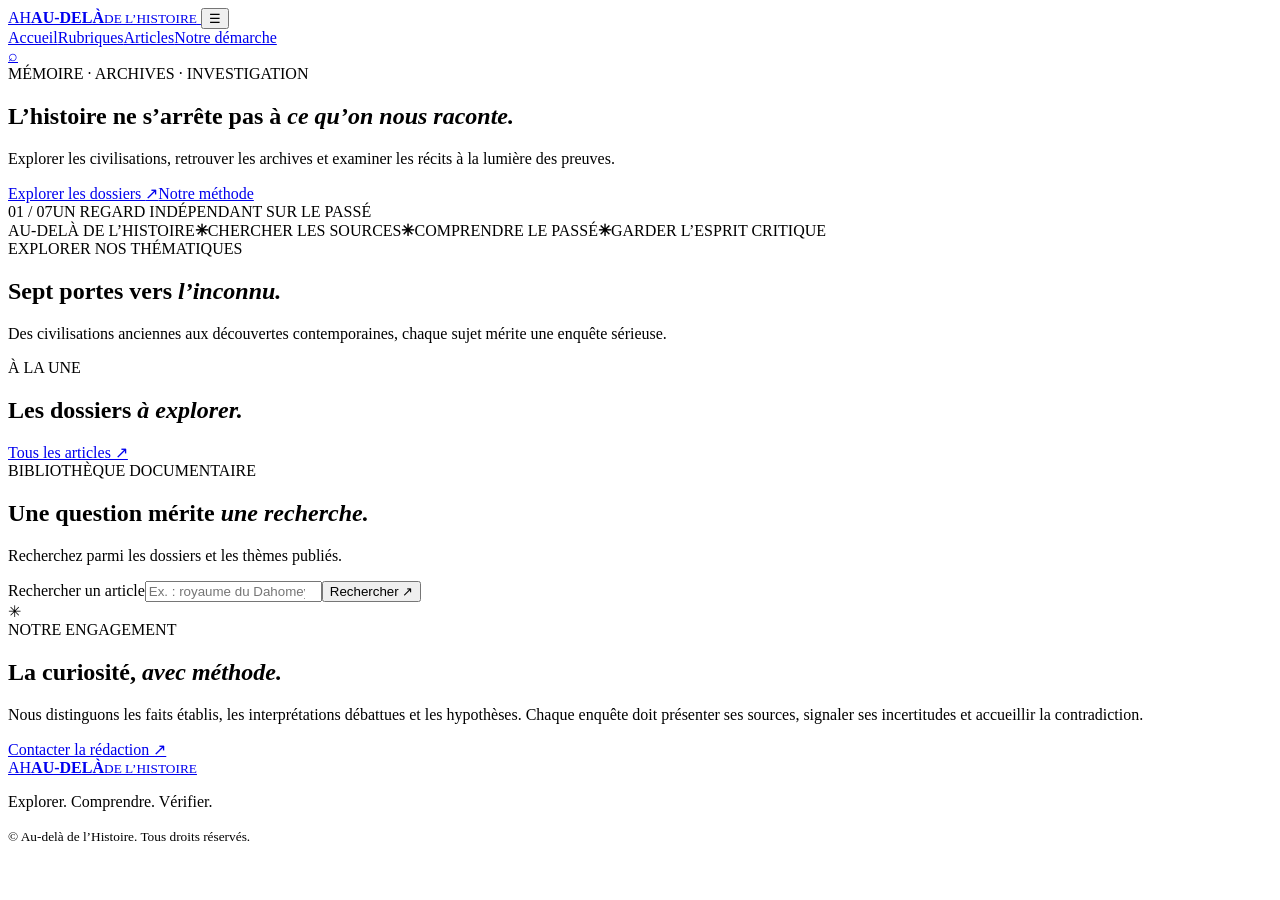
==== index.html @ aa1f6c9b "Create responsive homepage for Au-delà de l'Histoire" ====
<!doctype html>
<html lang="fr">
<head>
  <meta charset="utf-8">
  <meta name="viewport" content="width=device-width, initial-scale=1">
  <meta name="theme-color" content="#103b2b">
  <meta name="description" content="Au-delà de l’Histoire : archives, civilisations, découvertes et enquêtes documentées.">
  <title>Au-delà de l’Histoire — Explorer, comprendre, vérifier</title>
  <link rel="preconnect" href="https://fonts.googleapis.com">
  <link rel="preconnect" href="https://fonts.gstatic.com" crossorigin>
  <link href="https://fonts.googleapis.com/css2?family=DM+Sans:wght@400;500;600;700&family=Playfair+Display:wght@600;700;800&display=swap" rel="stylesheet">
  <link rel="stylesheet" href="styles.css">
</head>
<body>
<header class="site-header">
  <a class="brand" href="#" aria-label="Au-delà de l'Histoire, accueil">
    <span class="brand-mark">AH</span><span><strong>AU-DELÀ</strong><small>DE L’HISTOIRE</small></span>
  </a>
  <button class="menu-toggle" id="menuToggle" aria-label="Ouvrir le menu">☰</button>
  <nav id="mainNav">
    <a href="#accueil">Accueil</a><a href="#rubriques">Rubriques</a><a href="#articles">Articles</a><a href="#apropos">Notre démarche</a>
  </nav>
  <a class="header-search" href="#recherche" aria-label="Rechercher">⌕</a>
</header>

<main>
<section class="hero" id="accueil">
  <div class="hero-shade"></div>
  <div class="hero-content">
    <span class="eyebrow"><i></i> MÉMOIRE · ARCHIVES · INVESTIGATION</span>
    <h1>L’histoire ne s’arrête pas à <em>ce qu’on nous raconte.</em></h1>
    <p>Explorer les civilisations, retrouver les archives et examiner les récits à la lumière des preuves.</p>
    <div class="hero-actions"><a class="btn btn-gold" href="#articles">Explorer les dossiers <span>↗</span></a><a class="text-link" href="#apropos">Notre méthode</a></div>
  </div>
  <div class="hero-note"><span>01 / 07</span><span>UN REGARD INDÉPENDANT SUR LE PASSÉ</span></div>
</section>

<section class="ticker"><span>AU-DELÀ DE L’HISTOIRE</span><b>✳</b><span>CHERCHER LES SOURCES</span><b>✳</b><span>COMPRENDRE LE PASSÉ</span><b>✳</b><span>GARDER L’ESPRIT CRITIQUE</span></section>

<section class="section" id="rubriques">
  <div class="section-heading"><div><span class="kicker">EXPLORER NOS THÉMATIQUES</span><h2>Sept portes vers <em>l’inconnu.</em></h2></div><p>Des civilisations anciennes aux découvertes contemporaines, chaque sujet mérite une enquête sérieuse.</p></div>
  <div class="category-grid" id="categoryGrid"></div>
</section>

<section class="featured-wrap" id="articles">
  <div class="section-heading"><div><span class="kicker">À LA UNE</span><h2>Les dossiers <em>à explorer.</em></h2></div><a class="text-link" href="#recherche">Tous les articles ↗</a></div>
  <div class="featured-grid" id="articleGrid"></div>
</section>

<section class="search-section" id="recherche">
  <div><span class="kicker">BIBLIOTHÈQUE DOCUMENTAIRE</span><h2>Une question mérite <em>une recherche.</em></h2><p>Recherchez parmi les dossiers et les thèmes publiés.</p></div>
  <form id="searchForm" class="search-form"><label class="sr-only" for="searchInput">Rechercher un article</label><input id="searchInput" type="search" placeholder="Ex. : royaume du Dahomey, manuscrits…" autocomplete="off"><button type="submit">Rechercher ↗</button></form>
  <div id="searchResults" class="search-results" aria-live="polite"></div>
</section>

<section class="method section" id="apropos">
  <div class="method-symbol">✳</div><div><span class="kicker">NOTRE ENGAGEMENT</span><h2>La curiosité, <em>avec méthode.</em></h2><p>Nous distinguons les faits établis, les interprétations débattues et les hypothèses. Chaque enquête doit présenter ses sources, signaler ses incertitudes et accueillir la contradiction.</p><a class="text-link" href="mailto:redaction@audeladelhistoire.org">Contacter la rédaction ↗</a></div>
</section>
</main>

<footer><a class="brand footer-brand" href="#"><span class="brand-mark">AH</span><span><strong>AU-DELÀ</strong><small>DE L’HISTOIRE</small></span></a><p>Explorer. Comprendre. Vérifier.</p><small>© <span id="year"></span> Au-delà de l’Histoire. Tous droits réservés.</small></footer>
<dialog id="articleDialog" class="article-dialog"><button class="dialog-close" id="dialogClose" aria-label="Fermer">×</button><div id="articleDetail"></div></dialog>
<script src="app.js"></script>
</body>
</html>
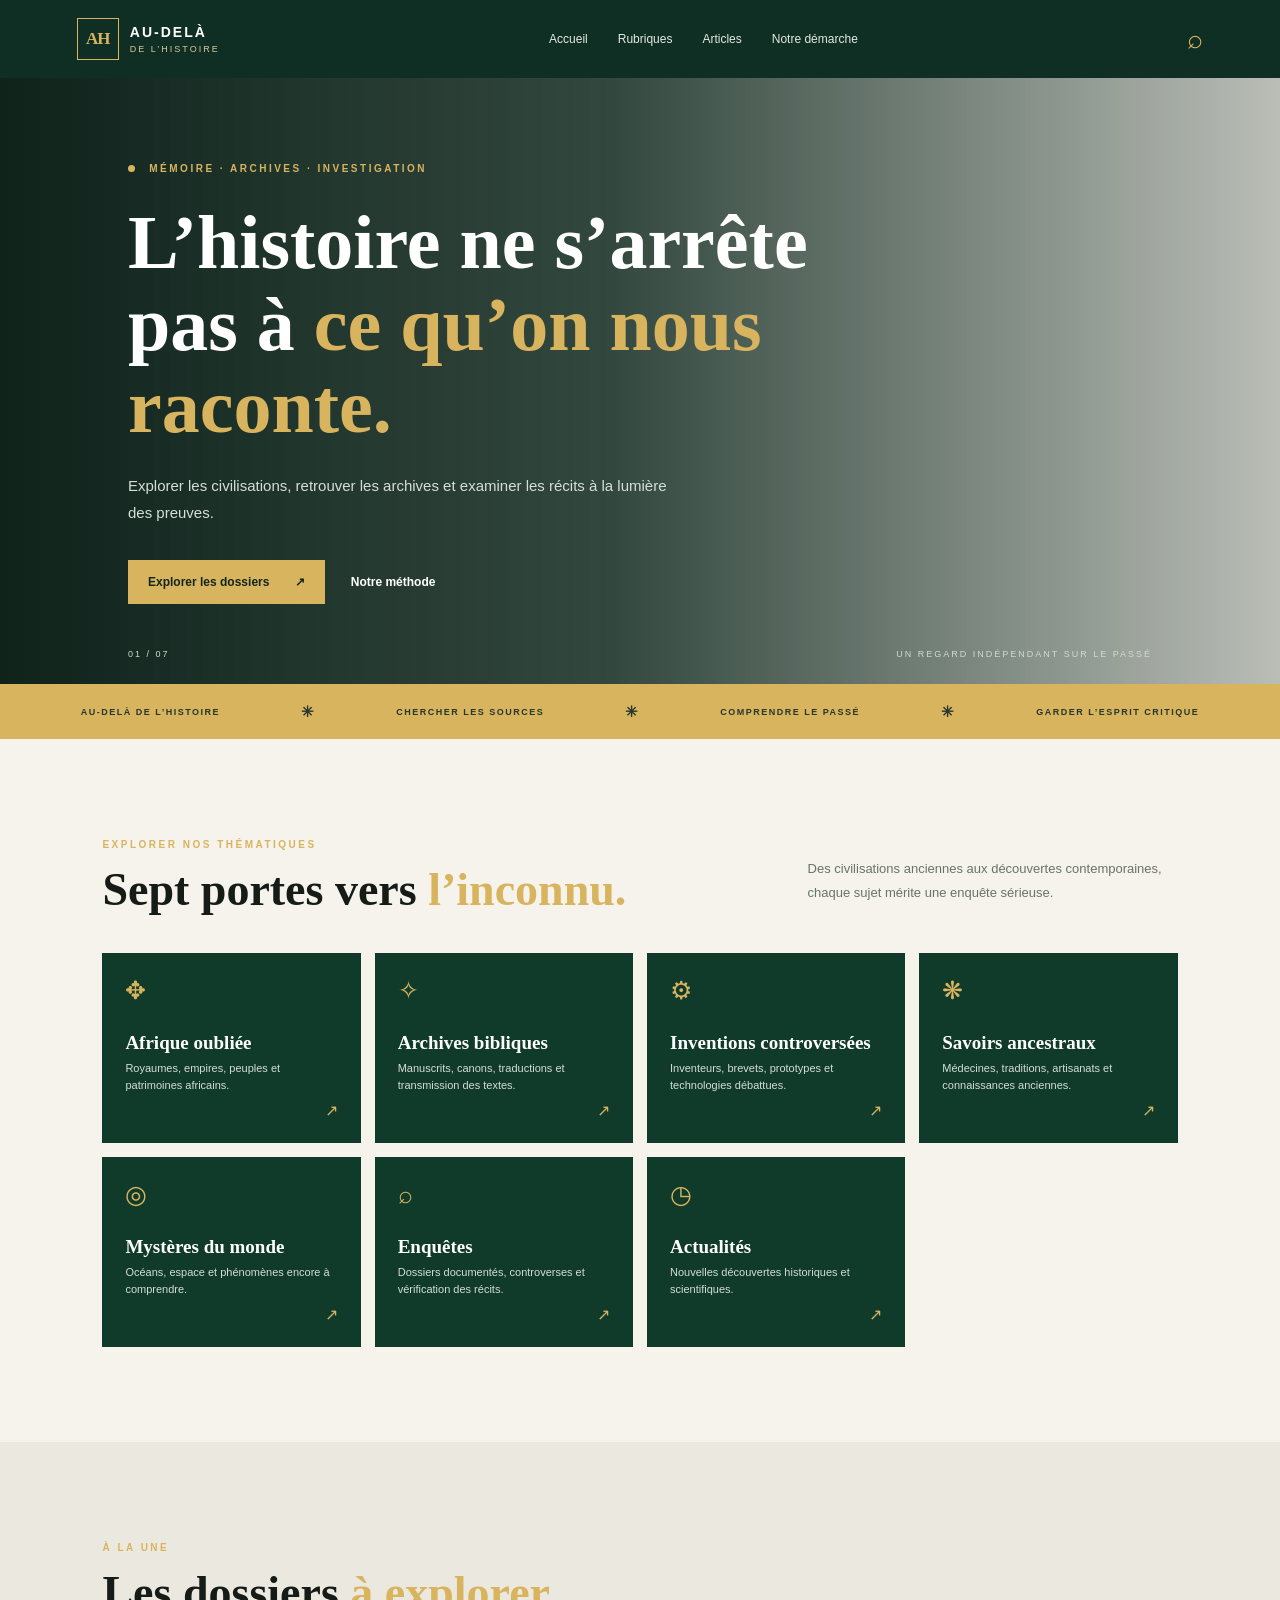
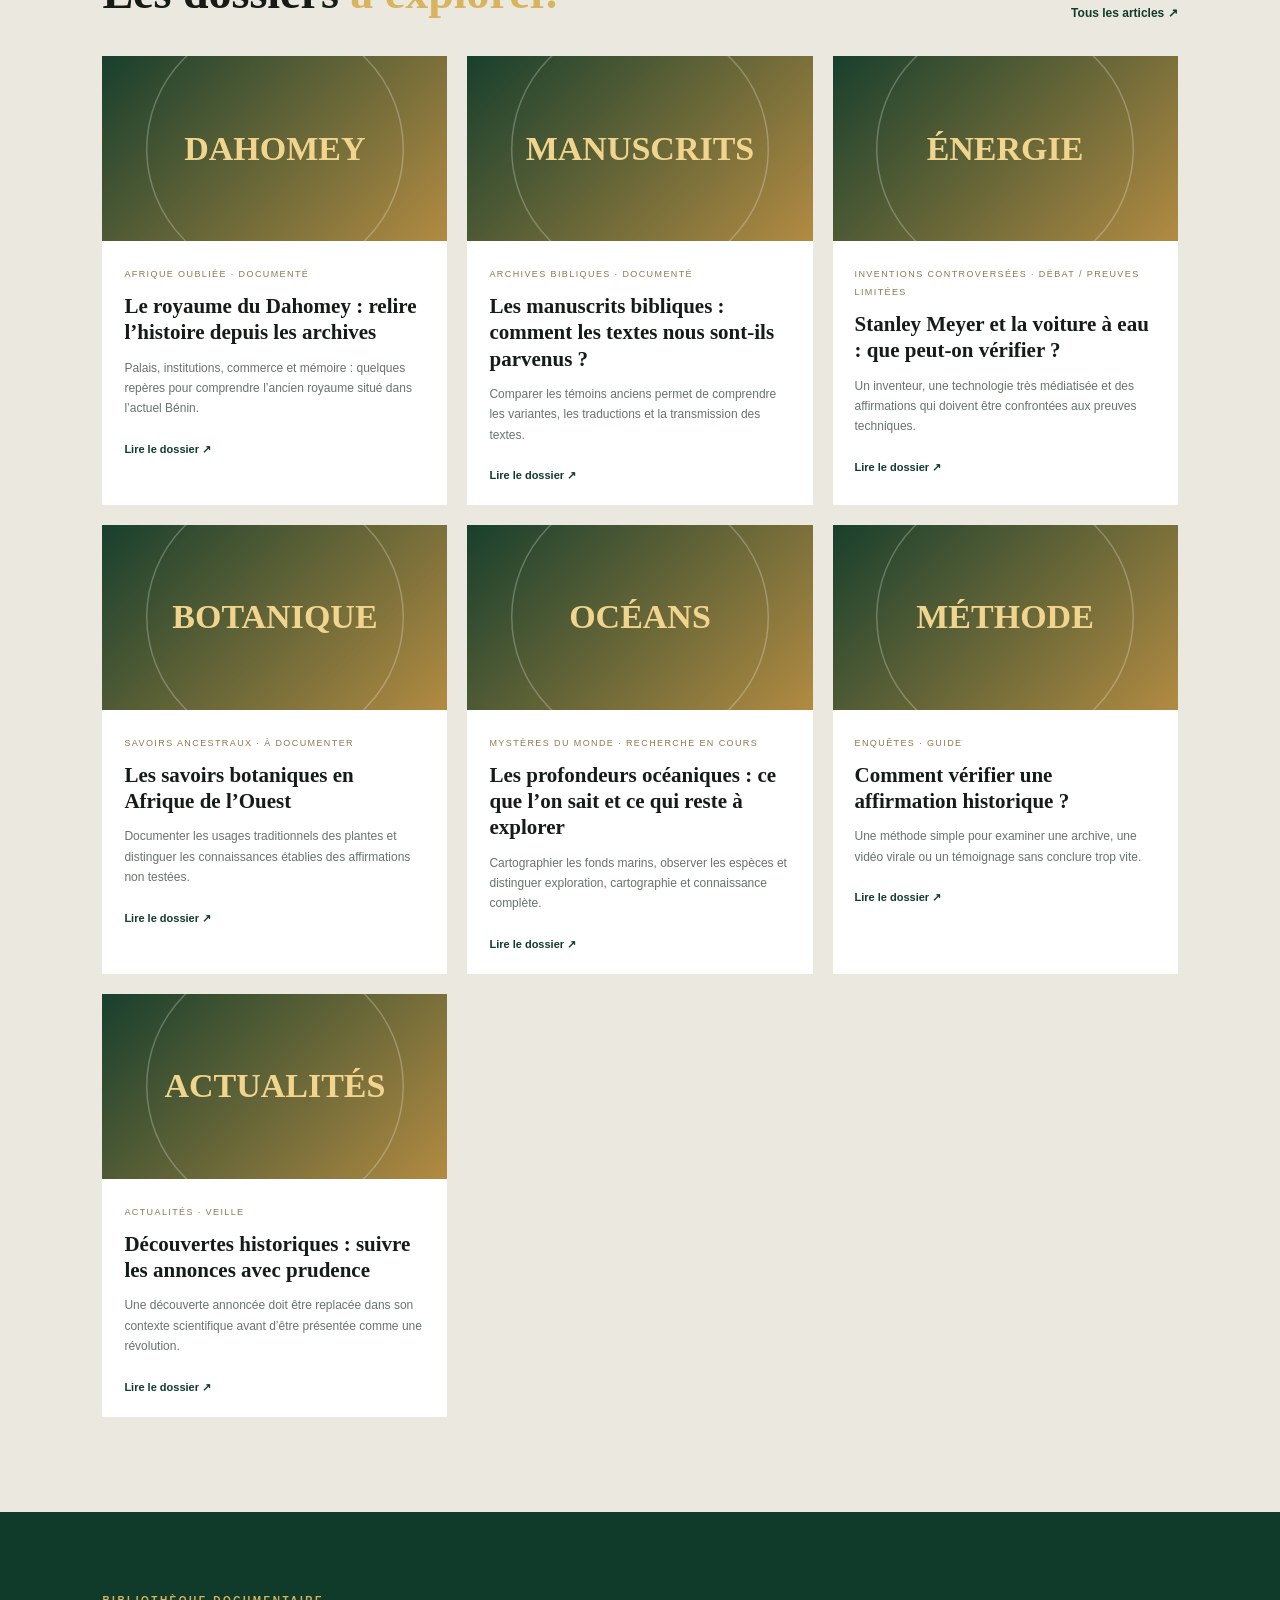
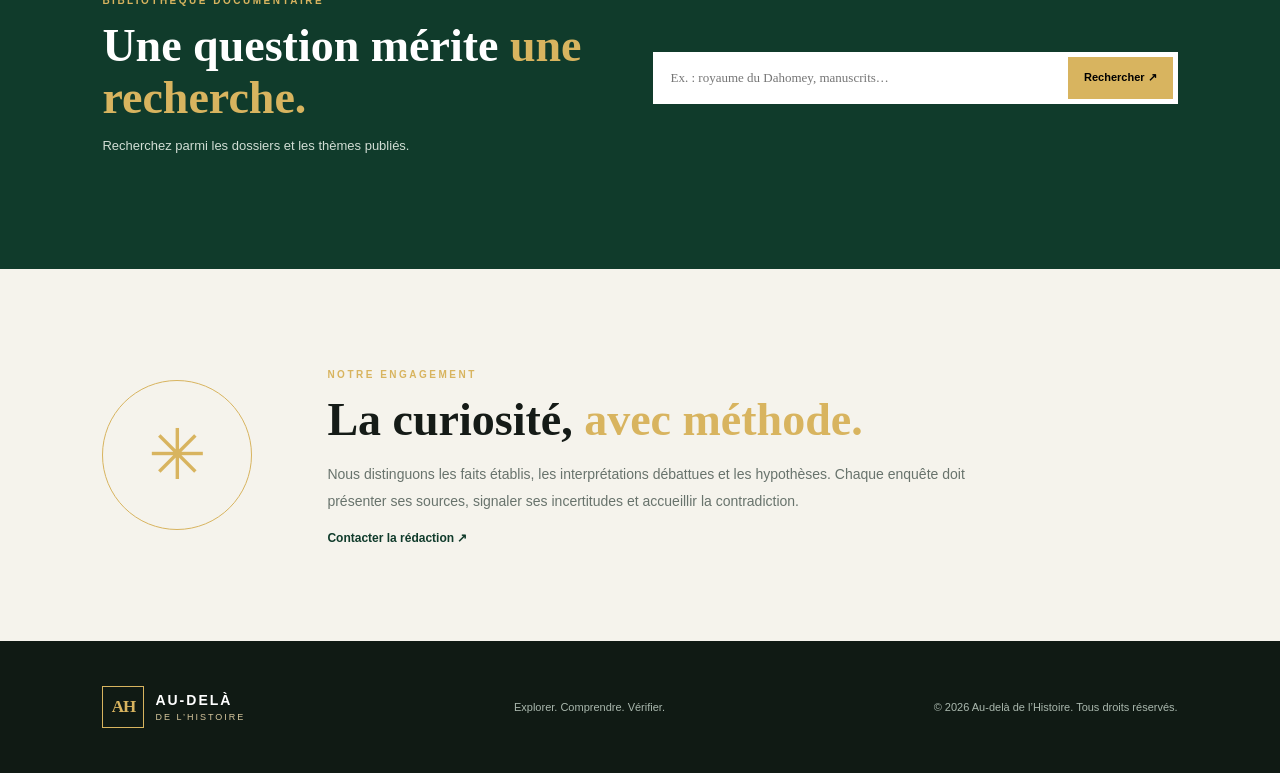
==== commit 1a362a8f: "Connect PWA manifest and offline service worker" ====
--- a/index.html
+++ b/index.html
@@ -9,6 +9,8 @@
   <link rel="preconnect" href="https://fonts.googleapis.com">
   <link rel="preconnect" href="https://fonts.gstatic.com" crossorigin>
   <link href="https://fonts.googleapis.com/css2?family=DM+Sans:wght@400;500;600;700&family=Playfair+Display:wght@600;700;800&display=swap" rel="stylesheet">
+  <link rel="manifest" href="site.webmanifest">
+  <link rel="icon" href="assets/icon.svg" type="image/svg+xml">
   <link rel="stylesheet" href="styles.css">
 </head>
 <body>
@@ -61,5 +63,10 @@
 <footer><a class="brand footer-brand" href="#"><span class="brand-mark">AH</span><span><strong>AU-DELÀ</strong><small>DE L’HISTOIRE</small></span></a><p>Explorer. Comprendre. Vérifier.</p><small>© <span id="year"></span> Au-delà de l’Histoire. Tous droits réservés.</small></footer>
 <dialog id="articleDialog" class="article-dialog"><button class="dialog-close" id="dialogClose" aria-label="Fermer">×</button><div id="articleDetail"></div></dialog>
 <script src="app.js"></script>
+<script>
+  if ("serviceWorker" in navigator) {
+    window.addEventListener("load", () => navigator.serviceWorker.register("./sw.js").catch(() => {}));
+  }
+</script>
 </body>
 </html>
--- a/styles.css
+++ b/styles.css
@@ -0,0 +1 @@
+:root{--green:#103b2b;--green2:#18563d;--gold:#d8b45f;--ink:#151b17;--muted:#68736c;--cream:#f5f3ec;--white:#fff;--line:#e5e5dc}*{box-sizing:border-box}html{scroll-behavior:smooth}body{margin:0;background:var(--cream);color:var(--ink);font-family:"DM Sans",sans-serif}a{color:inherit;text-decoration:none}.site-header{height:78px;padding:0 clamp(20px,6vw,88px);display:flex;align-items:center;justify-content:space-between;background:#102f24;color:white;position:sticky;top:0;z-index:10}.brand{display:flex;align-items:center;gap:11px;color:white}.brand-mark{width:42px;height:42px;border:1px solid var(--gold);color:var(--gold);display:grid;place-items:center;font:700 17px "Playfair Display";letter-spacing:-1px}.brand strong,.brand small{display:block;letter-spacing:2px}.brand strong{font-size:14px}.brand small{font-size:9px;margin-top:4px;color:#d7c79e}nav{display:flex;gap:30px}nav a{font-size:12px;color:#e2e9e3}nav a:hover,.text-link:hover{color:var(--gold)}.header-search,.menu-toggle{font-size:27px;color:var(--gold);background:none;border:0}.menu-toggle{display:none}.hero{min-height:590px;position:relative;display:flex;align-items:center;padding:80px clamp(22px,10vw,150px);color:white;background:linear-gradient(90deg,rgba(7,28,20,.97),rgba(8,34,24,.82) 48%,rgba(9,31,23,.25)),url("https://images.unsplash.com/photo-1516026672322-bc52d61a55d5?auto=format&fit=crop&w=2000&q=80") center/cover}.hero-content{max-width:720px;position:relative;z-index:1}.eyebrow,.kicker{font-size:10px;letter-spacing:2.5px;font-weight:700;color:var(--gold)}.eyebrow i{display:inline-block;width:7px;height:7px;background:var(--gold);border-radius:50%;margin-right:9px}.hero h1{font:800 clamp(42px,6vw,76px)/1.08 "Playfair Display",serif;margin:25px 0}.hero h1 em,h2 em{color:var(--gold);font-style:normal}.hero p{max-width:540px;color:#d5dfd8;line-height:1.8;font-size:15px}.hero-actions{display:flex;align-items:center;gap:26px;margin-top:34px}.btn{padding:15px 20px;font-size:12px;font-weight:700}.btn-gold{background:var(--gold);color:#14271d}.btn span{margin-left:22px}.text-link{font-size:12px;font-weight:700;color:var(--green)}.hero .text-link{color:white}.hero-note{position:absolute;bottom:25px;left:clamp(22px,10vw,150px);right:clamp(22px,10vw,150px);display:flex;justify-content:space-between;color:#d0d9d1;font-size:9px;letter-spacing:2px}.ticker{height:55px;background:var(--gold);display:flex;justify-content:space-evenly;align-items:center;gap:12px;padding:0 12px;font-size:9px;letter-spacing:1.5px;font-weight:700;color:#26372c}.ticker b{font-size:15px}.section,.featured-wrap{padding:95px clamp(22px,8vw,116px)}.section-heading{display:flex;align-items:end;justify-content:space-between;gap:25px;margin-bottom:36px}.section-heading h2,.search-section h2,.method h2{font:700 clamp(30px,4vw,46px)/1.15 "Playfair Display";margin:12px 0 0}.section-heading p{max-width:370px;color:var(--muted);font-size:13px;line-height:1.8}.category-grid{display:grid;grid-template-columns:repeat(4,1fr);gap:14px}.category-card{min-height:190px;background:var(--green);color:white;padding:23px;display:flex;flex-direction:column;justify-content:space-between;transition:.2s}.category-card:hover{background:var(--green2);transform:translateY(-4px)}.category-icon{font-size:25px;color:var(--gold)}.category-card h3{font:600 19px "Playfair Display";margin:20px 0 6px}.category-card p{font-size:11px;color:#d3ded6;line-height:1.6;margin:0}.category-arrow{align-self:flex-end;color:var(--gold)}.featured-wrap{background:#ebe9df}.featured-grid{display:grid;grid-template-columns:repeat(3,1fr);gap:20px}.article-card{background:white}.article-art{height:185px;background:linear-gradient(135deg,#183f2d,#b28b42);display:flex;align-items:center;justify-content:center;color:#f1d58e;font:700 34px "Playfair Display";position:relative;overflow:hidden}.article-art:after{content:"";position:absolute;width:170px;height:170px;border:1px solid #ffffff40;border-radius:50%;transform:scale(1.5)}.article-body{padding:22px}.article-meta{font-size:9px;color:#8b7950;letter-spacing:1.4px;text-transform:uppercase}.article-body h3{font:700 21px/1.25 "Playfair Display";margin:12px 0}.article-body p{font-size:12px;line-height:1.7;color:var(--muted)}.read-more{display:inline-block;margin-top:12px;font-size:11px;font-weight:700;color:var(--green)}.search-section{padding:78px clamp(22px,8vw,116px);background:var(--green);color:white;display:grid;grid-template-columns:1fr 1fr;gap:25px;align-items:center}.search-section p{font-size:13px;color:#d1ddd4}.search-form{display:flex;background:white;padding:5px}.search-form input{min-width:0;flex:1;border:0;padding:13px;font:13px "DM Sans";outline:0}.search-form button{border:0;background:var(--gold);padding:0 16px;font-weight:700;font-size:11px}.search-results{grid-column:1/-1;display:grid;grid-template-columns:repeat(3,1fr);gap:10px}.result-item{padding:15px;background:#ffffff12;border:1px solid #ffffff25;font-size:12px}.method{display:grid;grid-template-columns:180px 1fr;gap:45px;align-items:center}.method-symbol{width:150px;height:150px;border:1px solid var(--gold);border-radius:50%;display:grid;place-items:center;color:var(--gold);font-size:70px}.method p{max-width:680px;color:var(--muted);font-size:14px;line-height:1.9}footer{background:#101a14;color:white;padding:45px clamp(22px,8vw,116px);display:flex;align-items:center;justify-content:space-between;gap:20px;flex-wrap:wrap}footer p,footer small{color:#aab8ae;font-size:11px}.article-dialog{width:min(760px,92vw);max-height:88vh;border:0;padding:35px;background:var(--cream);color:var(--ink)}.article-dialog::backdrop{background:#07150ecc}.dialog-close{float:right;border:0;background:none;font-size:30px;cursor:pointer}.article-dialog h2{font:700 34px "Playfair Display"}.article-dialog p{line-height:1.9;font-size:14px}.status{padding:10px;background:#e7eadf;border-left:3px solid var(--green);font-size:12px}.sr-only{position:absolute;width:1px;height:1px;overflow:hidden;clip:rect(0,0,0,0)}@media(max-width:760px){.site-header{height:66px}.menu-toggle{display:block;margin-left:auto;margin-right:15px}nav{display:none;position:absolute;top:66px;left:0;right:0;background:#102f24;padding:20px;flex-direction:column;gap:20px}nav.open{display:flex}.hero{min-height:570px;padding-top:65px;padding-bottom:90px;background-position:58%}.hero h1{font-size:45px}.hero-note{font-size:8px}.ticker{overflow:hidden;justify-content:flex-start;white-space:nowrap}.ticker span:nth-of-type(n+3),.ticker b:nth-of-type(n+2){display:none}.section,.featured-wrap{padding:65px 22px}.section-heading{display:block}.section-heading p{margin-top:15px}.category-grid{grid-template-columns:repeat(2,1fr)}.category-card{min-height:175px;padding:16px}.featured-grid{grid-template-columns:1fr}.article-art{height:170px}.search-section{grid-template-columns:1fr;padding:60px 22px}.search-results{grid-template-columns:1fr}.method{grid-template-columns:1fr;gap:25px}.method-symbol{width:100px;height:100px;font-size:48px}footer{display:block}footer p{margin:22px 0}}
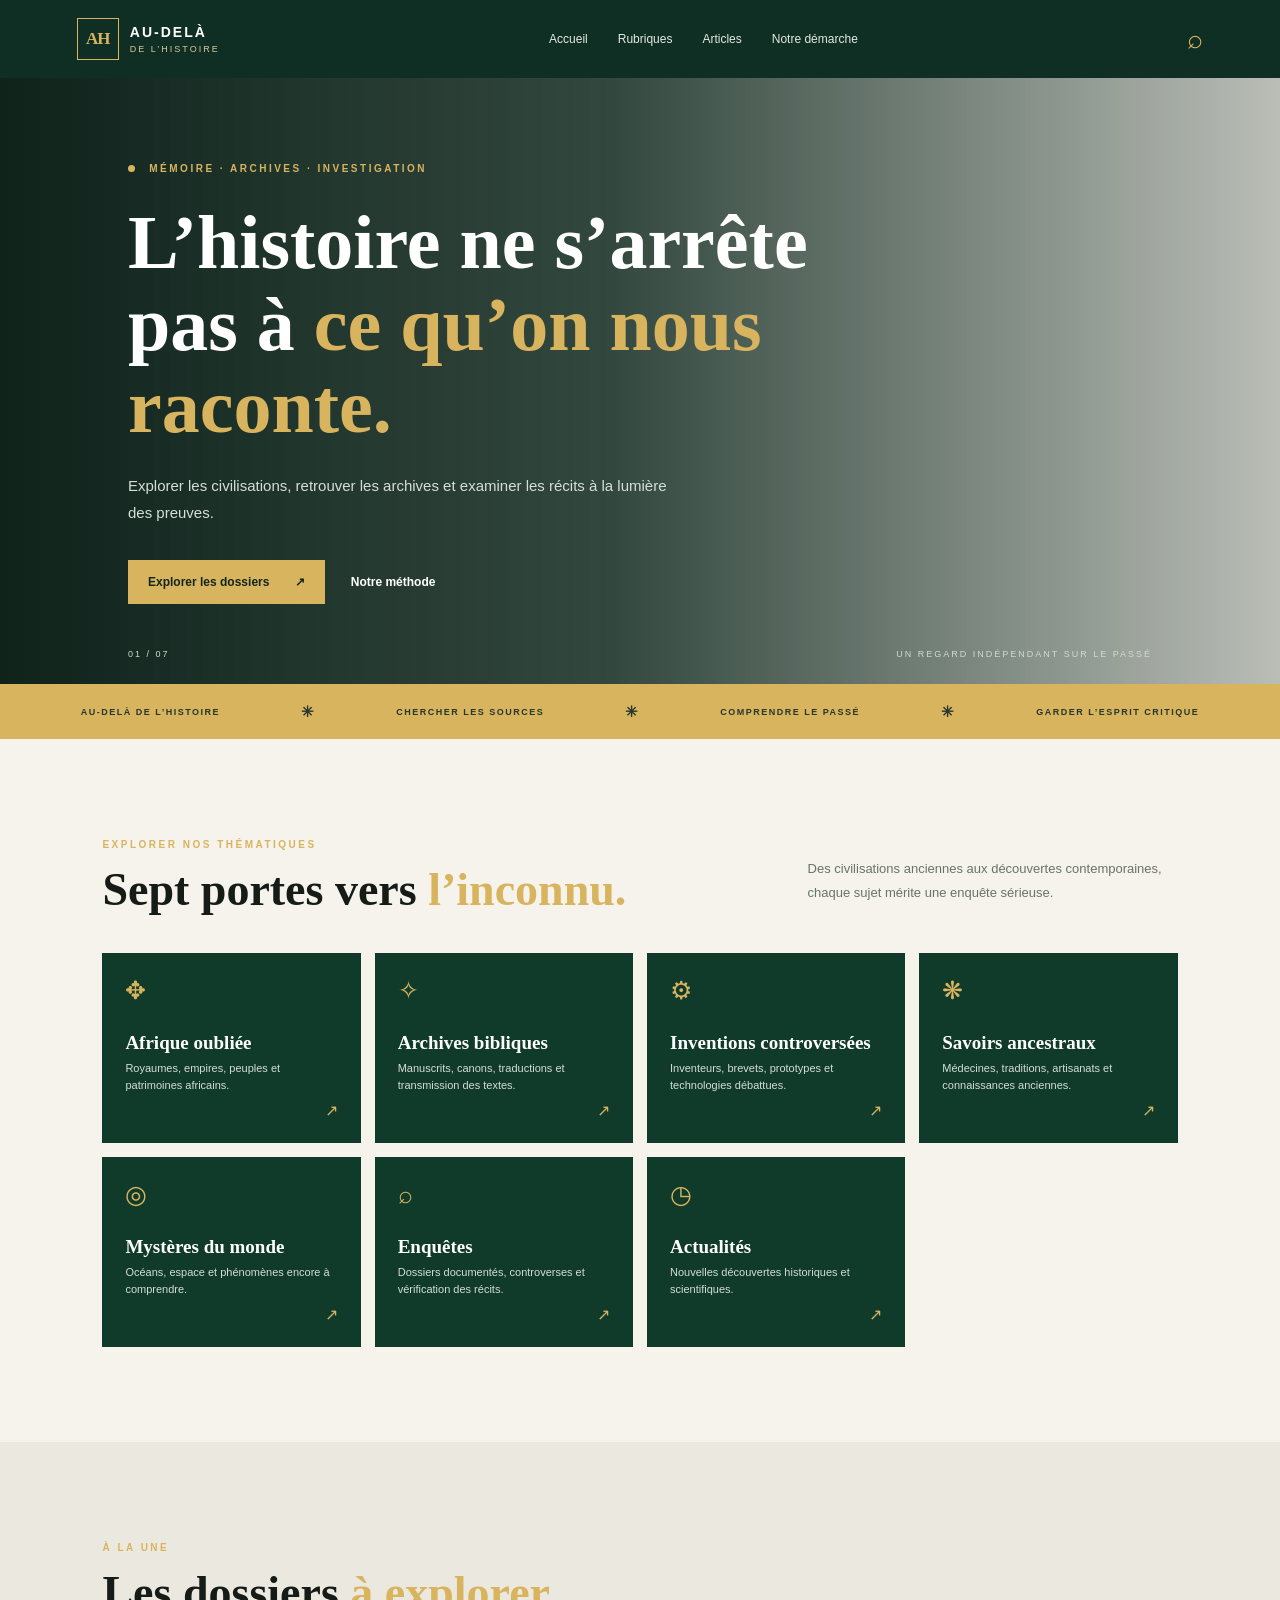
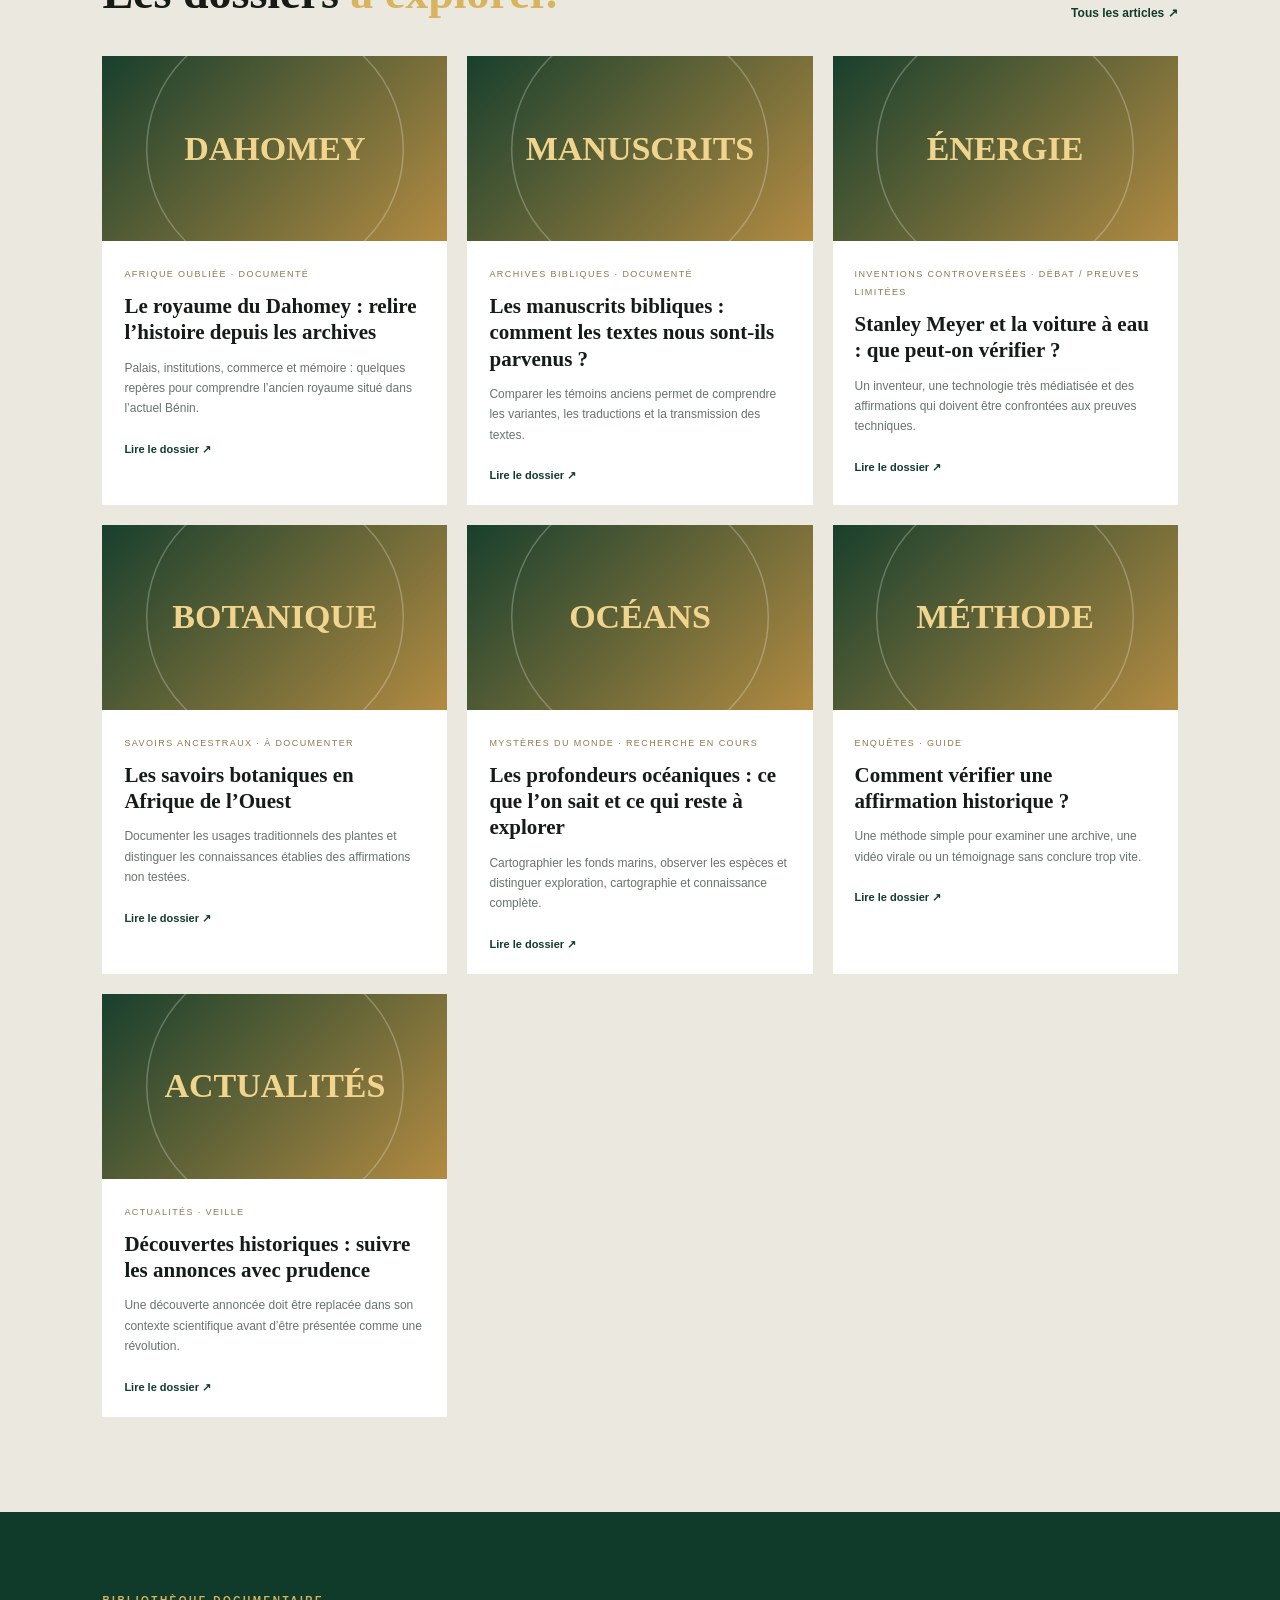
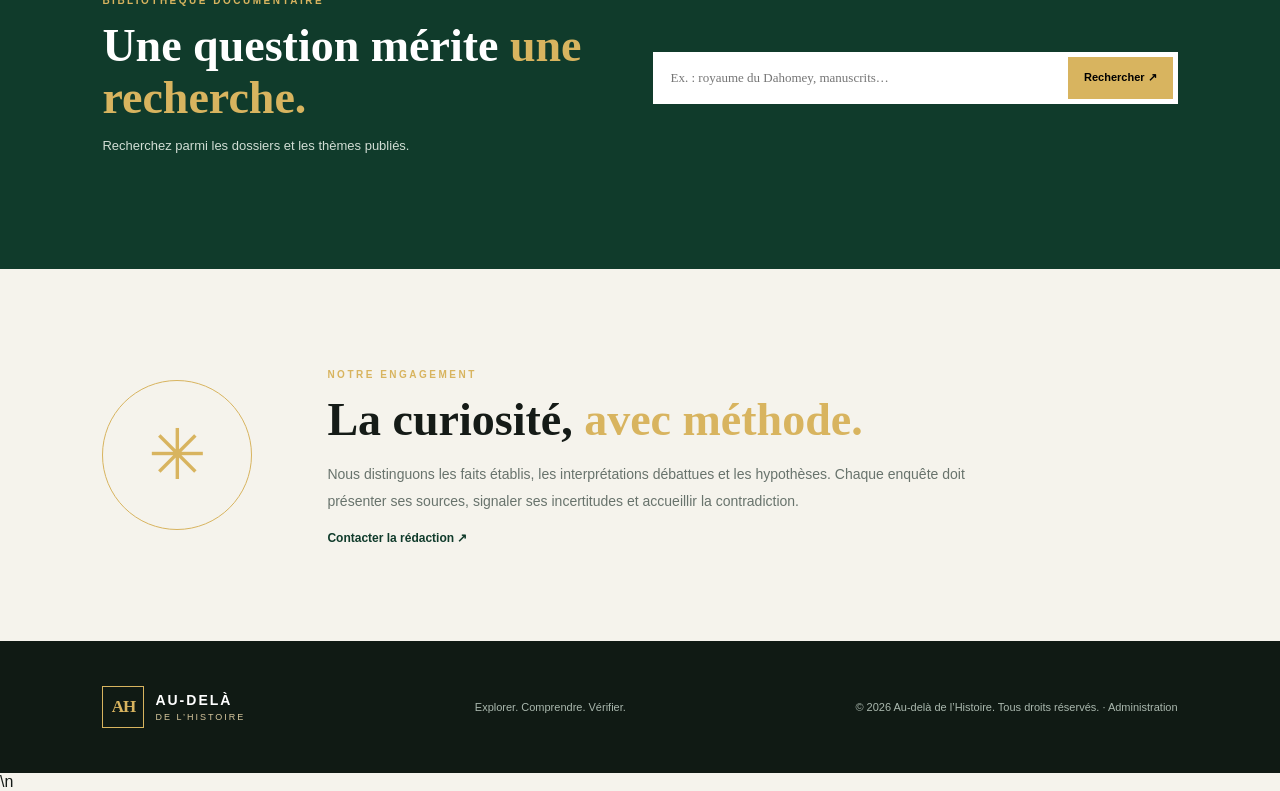
==== commit b48edbbf: "Connect homepage to published Supabase articles" ====
--- a/index.html
+++ b/index.html
@@ -60,9 +60,9 @@
 </section>
 </main>
 
-<footer><a class="brand footer-brand" href="#"><span class="brand-mark">AH</span><span><strong>AU-DELÀ</strong><small>DE L’HISTOIRE</small></span></a><p>Explorer. Comprendre. Vérifier.</p><small>© <span id="year"></span> Au-delà de l’Histoire. Tous droits réservés.</small></footer>
+<footer><a class="brand footer-brand" href="#"><span class="brand-mark">AH</span><span><strong>AU-DELÀ</strong><small>DE L’HISTOIRE</small></span></a><p>Explorer. Comprendre. Vérifier.</p><small>© <span id="year"></span> Au-delà de l’Histoire. Tous droits réservés. · <a href="admin.html">Administration</a></small></footer>
 <dialog id="articleDialog" class="article-dialog"><button class="dialog-close" id="dialogClose" aria-label="Fermer">×</button><div id="articleDetail"></div></dialog>
-<script src="app.js"></script>
+<script src="app.js"></script>\n<script type="module" src="public-data.js"></script>
 <script>
   if ("serviceWorker" in navigator) {
     window.addEventListener("load", () => navigator.serviceWorker.register("./sw.js").catch(() => {}));
--- a/styles.css
+++ b/styles.css
@@ -1 +1,5 @@
 :root{--green:#103b2b;--green2:#18563d;--gold:#d8b45f;--ink:#151b17;--muted:#68736c;--cream:#f5f3ec;--white:#fff;--line:#e5e5dc}*{box-sizing:border-box}html{scroll-behavior:smooth}body{margin:0;background:var(--cream);color:var(--ink);font-family:"DM Sans",sans-serif}a{color:inherit;text-decoration:none}.site-header{height:78px;padding:0 clamp(20px,6vw,88px);display:flex;align-items:center;justify-content:space-between;background:#102f24;color:white;position:sticky;top:0;z-index:10}.brand{display:flex;align-items:center;gap:11px;color:white}.brand-mark{width:42px;height:42px;border:1px solid var(--gold);color:var(--gold);display:grid;place-items:center;font:700 17px "Playfair Display";letter-spacing:-1px}.brand strong,.brand small{display:block;letter-spacing:2px}.brand strong{font-size:14px}.brand small{font-size:9px;margin-top:4px;color:#d7c79e}nav{display:flex;gap:30px}nav a{font-size:12px;color:#e2e9e3}nav a:hover,.text-link:hover{color:var(--gold)}.header-search,.menu-toggle{font-size:27px;color:var(--gold);background:none;border:0}.menu-toggle{display:none}.hero{min-height:590px;position:relative;display:flex;align-items:center;padding:80px clamp(22px,10vw,150px);color:white;background:linear-gradient(90deg,rgba(7,28,20,.97),rgba(8,34,24,.82) 48%,rgba(9,31,23,.25)),url("https://images.unsplash.com/photo-1516026672322-bc52d61a55d5?auto=format&fit=crop&w=2000&q=80") center/cover}.hero-content{max-width:720px;position:relative;z-index:1}.eyebrow,.kicker{font-size:10px;letter-spacing:2.5px;font-weight:700;color:var(--gold)}.eyebrow i{display:inline-block;width:7px;height:7px;background:var(--gold);border-radius:50%;margin-right:9px}.hero h1{font:800 clamp(42px,6vw,76px)/1.08 "Playfair Display",serif;margin:25px 0}.hero h1 em,h2 em{color:var(--gold);font-style:normal}.hero p{max-width:540px;color:#d5dfd8;line-height:1.8;font-size:15px}.hero-actions{display:flex;align-items:center;gap:26px;margin-top:34px}.btn{padding:15px 20px;font-size:12px;font-weight:700}.btn-gold{background:var(--gold);color:#14271d}.btn span{margin-left:22px}.text-link{font-size:12px;font-weight:700;color:var(--green)}.hero .text-link{color:white}.hero-note{position:absolute;bottom:25px;left:clamp(22px,10vw,150px);right:clamp(22px,10vw,150px);display:flex;justify-content:space-between;color:#d0d9d1;font-size:9px;letter-spacing:2px}.ticker{height:55px;background:var(--gold);display:flex;justify-content:space-evenly;align-items:center;gap:12px;padding:0 12px;font-size:9px;letter-spacing:1.5px;font-weight:700;color:#26372c}.ticker b{font-size:15px}.section,.featured-wrap{padding:95px clamp(22px,8vw,116px)}.section-heading{display:flex;align-items:end;justify-content:space-between;gap:25px;margin-bottom:36px}.section-heading h2,.search-section h2,.method h2{font:700 clamp(30px,4vw,46px)/1.15 "Playfair Display";margin:12px 0 0}.section-heading p{max-width:370px;color:var(--muted);font-size:13px;line-height:1.8}.category-grid{display:grid;grid-template-columns:repeat(4,1fr);gap:14px}.category-card{min-height:190px;background:var(--green);color:white;padding:23px;display:flex;flex-direction:column;justify-content:space-between;transition:.2s}.category-card:hover{background:var(--green2);transform:translateY(-4px)}.category-icon{font-size:25px;color:var(--gold)}.category-card h3{font:600 19px "Playfair Display";margin:20px 0 6px}.category-card p{font-size:11px;color:#d3ded6;line-height:1.6;margin:0}.category-arrow{align-self:flex-end;color:var(--gold)}.featured-wrap{background:#ebe9df}.featured-grid{display:grid;grid-template-columns:repeat(3,1fr);gap:20px}.article-card{background:white}.article-art{height:185px;background:linear-gradient(135deg,#183f2d,#b28b42);display:flex;align-items:center;justify-content:center;color:#f1d58e;font:700 34px "Playfair Display";position:relative;overflow:hidden}.article-art:after{content:"";position:absolute;width:170px;height:170px;border:1px solid #ffffff40;border-radius:50%;transform:scale(1.5)}.article-body{padding:22px}.article-meta{font-size:9px;color:#8b7950;letter-spacing:1.4px;text-transform:uppercase}.article-body h3{font:700 21px/1.25 "Playfair Display";margin:12px 0}.article-body p{font-size:12px;line-height:1.7;color:var(--muted)}.read-more{display:inline-block;margin-top:12px;font-size:11px;font-weight:700;color:var(--green)}.search-section{padding:78px clamp(22px,8vw,116px);background:var(--green);color:white;display:grid;grid-template-columns:1fr 1fr;gap:25px;align-items:center}.search-section p{font-size:13px;color:#d1ddd4}.search-form{display:flex;background:white;padding:5px}.search-form input{min-width:0;flex:1;border:0;padding:13px;font:13px "DM Sans";outline:0}.search-form button{border:0;background:var(--gold);padding:0 16px;font-weight:700;font-size:11px}.search-results{grid-column:1/-1;display:grid;grid-template-columns:repeat(3,1fr);gap:10px}.result-item{padding:15px;background:#ffffff12;border:1px solid #ffffff25;font-size:12px}.method{display:grid;grid-template-columns:180px 1fr;gap:45px;align-items:center}.method-symbol{width:150px;height:150px;border:1px solid var(--gold);border-radius:50%;display:grid;place-items:center;color:var(--gold);font-size:70px}.method p{max-width:680px;color:var(--muted);font-size:14px;line-height:1.9}footer{background:#101a14;color:white;padding:45px clamp(22px,8vw,116px);display:flex;align-items:center;justify-content:space-between;gap:20px;flex-wrap:wrap}footer p,footer small{color:#aab8ae;font-size:11px}.article-dialog{width:min(760px,92vw);max-height:88vh;border:0;padding:35px;background:var(--cream);color:var(--ink)}.article-dialog::backdrop{background:#07150ecc}.dialog-close{float:right;border:0;background:none;font-size:30px;cursor:pointer}.article-dialog h2{font:700 34px "Playfair Display"}.article-dialog p{line-height:1.9;font-size:14px}.status{padding:10px;background:#e7eadf;border-left:3px solid var(--green);font-size:12px}.sr-only{position:absolute;width:1px;height:1px;overflow:hidden;clip:rect(0,0,0,0)}@media(max-width:760px){.site-header{height:66px}.menu-toggle{display:block;margin-left:auto;margin-right:15px}nav{display:none;position:absolute;top:66px;left:0;right:0;background:#102f24;padding:20px;flex-direction:column;gap:20px}nav.open{display:flex}.hero{min-height:570px;padding-top:65px;padding-bottom:90px;background-position:58%}.hero h1{font-size:45px}.hero-note{font-size:8px}.ticker{overflow:hidden;justify-content:flex-start;white-space:nowrap}.ticker span:nth-of-type(n+3),.ticker b:nth-of-type(n+2){display:none}.section,.featured-wrap{padding:65px 22px}.section-heading{display:block}.section-heading p{margin-top:15px}.category-grid{grid-template-columns:repeat(2,1fr)}.category-card{min-height:175px;padding:16px}.featured-grid{grid-template-columns:1fr}.article-art{height:170px}.search-section{grid-template-columns:1fr;padding:60px 22px}.search-results{grid-template-columns:1fr}.method{grid-template-columns:1fr;gap:25px}.method-symbol{width:100px;height:100px;font-size:48px}footer{display:block}footer p{margin:22px 0}}
+
+
+/* Pages individuelles de lecture */
+.reading-page{max-width:900px;margin:0 auto;padding:35px 24px 90px;min-height:65vh}.reading-top{font-size:12px;color:var(--muted);margin:10px 0 45px}.reading-top a{color:var(--green);font-weight:700}.reading-article{background:#fff;padding:clamp(25px,6vw,70px);box-shadow:0 12px 45px #17271b0a}.reading-status{display:inline-block;background:#edf1e9;color:var(--green);padding:8px 12px;font-size:11px;font-weight:700}.reading-article h1{font:800 clamp(34px,6vw,58px)/1.12 "Playfair Display",serif;margin:22px 0}.reading-lead{font-size:18px;line-height:1.7;color:#59665d}.reading-rule{height:1px;background:var(--line);margin:32px 0}.reading-article section{margin:34px 0}.reading-article h2{font:700 25px "Playfair Display";color:var(--green)}.reading-article section p,.reading-question p{font-size:15px;line-height:1.95;color:#3e4941}.reading-question{margin:38px 0;padding:24px;background:#edf1e9;border-left:4px solid var(--gold)}.reading-question strong{color:var(--green)}.reading-sources li{font-size:13px;line-height:1.8;margin:10px 0;overflow-wrap:anywhere}.reading-note{background:#f6f2e6;padding:16px;font-size:12px;line-height:1.7;color:#645b43}.share-button{border:0;background:var(--green);color:white;padding:14px 20px;font-weight:700;cursor:pointer}.reading-bottom{text-align:center;padding:35px}.reading-empty{text-align:center;padding:70px 20px}.reading-empty h1{font:700 36px "Playfair Display"}
